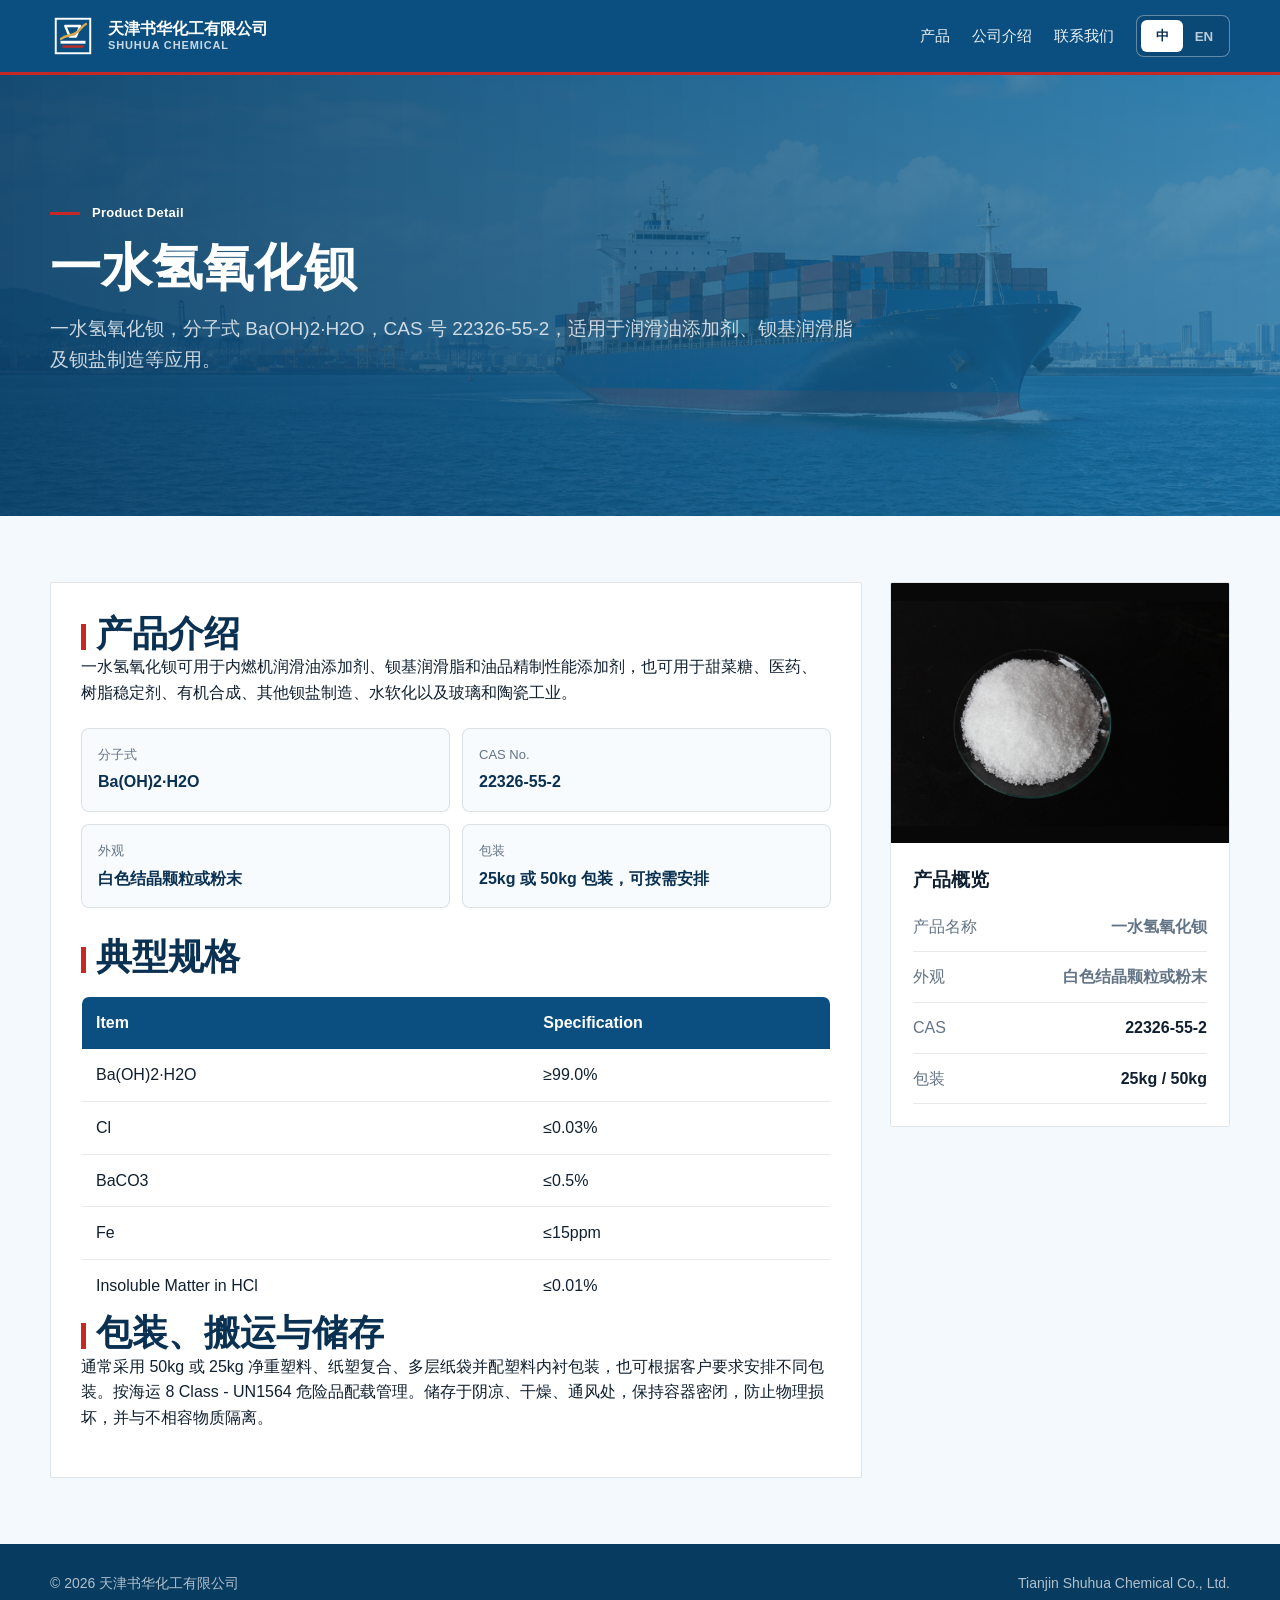
==== products/barium-hydroxide-monohydrate.html @ 2c710e50 "Add files via upload" ====
<!doctype html>
<html lang="zh-CN" data-lang="zh">
<head>
  <meta charset="utf-8">
  <meta name="viewport" content="width=device-width, initial-scale=1">
  <title>一水氢氧化钡 | 天津书华化工有限公司</title>
  <link rel="stylesheet" href="../styles.css">
</head>
<body>
  <header class="site-header">
    <nav class="nav" aria-label="Main navigation">
      <a class="brand" href="../index.html">
        <img class="brand-logo" src="../assets/logo.svg" alt="天津书华化工有限公司 logo">
        <span class="brand-name"><span data-zh>天津书华化工有限公司</span><span data-en>Tianjin Shuhua Chemical Co., Ltd.</span><small>SHUHUA CHEMICAL</small></span>
      </a>
      <div class="nav-links">
        <a href="../index.html#products"><span data-zh>产品</span><span data-en>Products</span></a>
        <a href="../index.html#about"><span data-zh>公司介绍</span><span data-en>About</span></a>
        <a href="../index.html#contact"><span data-zh>联系我们</span><span data-en>Contact</span></a>
        <span class="lang-switch"><button type="button" data-set-lang="zh">中</button><button type="button" data-set-lang="en">EN</button></span>
      </div>
    </nav>
  </header>

  <main>
    <section class="page-hero">
      <div class="section-inner">
        <div class="eyebrow">Product Detail</div>
        <h1><span data-zh>一水氢氧化钡</span><span data-en>Barium Hydroxide Monohydrate</span></h1>
        <p><span data-zh>一水氢氧化钡，分子式 Ba(OH)2·H2O，CAS 号 22326-55-2，适用于润滑油添加剂、钡基润滑脂及钡盐制造等应用。</span><span data-en>Barium Hydroxide Monohydrate, formula Ba(OH)2·H2O, CAS No. 22326-55-2, is used in lubricating oil additives, barium-based grease, and barium salt manufacturing.</span></p>
      </div>
    </section>

    <section>
      <div class="section-inner detail-layout">
        <article class="content-panel">
          <h2><span data-zh>产品介绍</span><span data-en>Product Introduction</span></h2>
          <p><span data-zh>一水氢氧化钡可用于内燃机润滑油添加剂、钡基润滑脂和油品精制性能添加剂，也可用于甜菜糖、医药、树脂稳定剂、有机合成、其他钡盐制造、水软化以及玻璃和陶瓷工业。</span><span data-en>Barium Hydroxide Monohydrate is used for internal combustion engine lubricating oil additives, barium-based grease, and oil refining performance additives. It can also be used in beet sugar, medicine, resin stabilizers, organic synthesis, manufacturing of other barium salts, water softening, and the glass and ceramic industries.</span></p>

          <div class="spec-grid">
            <div class="spec-item"><span><span data-zh>分子式</span><span data-en>Formula</span></span><b>Ba(OH)2·H2O</b></div>
            <div class="spec-item"><span>CAS No.</span><b>22326-55-2</b></div>
            <div class="spec-item"><span><span data-zh>外观</span><span data-en>Application</span></span><b><span data-zh>白色结晶颗粒或粉末</span><span data-en>White crystalline granules or powder</span></b></div>
            <div class="spec-item"><span><span data-zh>包装</span><span data-en>Packing</span></span><b><span data-zh>25kg 或 50kg 包装，可按需安排</span><span data-en>25kg or 50kg packing, customizable</span></b></div>
          </div>

          <h2><span data-zh>典型规格</span><span data-en>Typical Specifications</span></h2>
          <table class="coa-table">
            <thead><tr><th>Item</th><th>Specification</th></tr></thead>
            <tbody>
              <tr><td>Ba(OH)2·H2O</td><td>&ge;99.0%</td></tr>
              <tr><td>Cl</td><td>&le;0.03%</td></tr>
              <tr><td>BaCO3</td><td>&le;0.5%</td></tr>
              <tr><td>Fe</td><td>&le;15ppm</td></tr>
              <tr><td>Insoluble Matter in HCl</td><td>&le;0.01%</td></tr>
            </tbody>
          </table>

          <h2><span data-zh>包装、搬运与储存</span><span data-en>Packing, Handling & Storage</span></h2>
          <p><span data-zh>通常采用 50kg 或 25kg 净重塑料、纸塑复合、多层纸袋并配塑料内衬包装，也可根据客户要求安排不同包装。按海运 8 Class - UN1564 危险品配载管理。储存于阴凉、干燥、通风处，保持容器密闭，防止物理损坏，并与不相容物质隔离。</span><span data-en>Usually packed in 50kg or 25kg net plastic, paper-plastic composite, or multi-layer paper bags with plastic liner. Other packing can be arranged according to customer requirements. Managed as 8 Class - UN1564 dangerous goods for sea transportation. Store in a tightly closed container in a cool, dry, ventilated area, protect against physical damage, and isolate from incompatible substances.</span></p>
        </article>

        <aside class="side-panel">
          <img class="side-image product-photo" src="../assets/product-barium-hydroxide-monohydrate.jpg" alt="Barium Hydroxide Monohydrate product photo">
          <div class="side-body">
            <h3><span data-zh>产品概览</span><span data-en>Overview</span></h3>
            <ul class="info-list">
              <li><span data-zh>产品名称</span><span data-en>Product</span><b><span data-zh>一水氢氧化钡</span><span data-en>Barium Hydroxide Monohydrate</span></b></li>
              <li><span data-zh>外观</span><span data-en>Appearance</span><b><span data-zh>白色结晶颗粒或粉末</span><span data-en>White crystalline granules or powder</span></b></li>
              <li><span>CAS</span><b>22326-55-2</b></li>
              <li><span data-zh>包装</span><span data-en>Packing</span><b>25kg / 50kg</b></li>
            </ul>
          </div>
        </aside>
      </div>
    </section>
  </main>

  <footer><div class="footer-inner"><span>© 2026 天津书华化工有限公司</span><span>Tianjin Shuhua Chemical Co., Ltd.</span></div></footer>
  <script src="../site.js"></script>
</body>
</html>
---- styles.css ----
:root {
  --navy: #0b3152;
  --deep: #11577a;
  --ocean: #1595bd;
  --cyan: #6dd5ef;
  --gold: #d8a94d;
  --ink: #102030;
  --muted: #637487;
  --line: rgba(255, 255, 255, 0.18);
  --paper: #f3f9fc;
  --white: #ffffff;
}

* {
  box-sizing: border-box;
}

html {
  scroll-behavior: smooth;
}

body {
  margin: 0;
  color: var(--ink);
  background: var(--paper);
  font-family: -apple-system, BlinkMacSystemFont, "Segoe UI", "PingFang SC", "Microsoft YaHei", sans-serif;
  line-height: 1.6;
  letter-spacing: 0;
}

a {
  color: inherit;
  text-decoration: none;
}

.site-header {
  position: sticky;
  top: 0;
  z-index: 20;
  border-bottom: 1px solid rgba(255, 255, 255, 0.14);
  background: rgba(13, 80, 119, 0.88);
  backdrop-filter: blur(18px);
}

.nav {
  width: min(1180px, calc(100% - 40px));
  min-height: 76px;
  margin: 0 auto;
  display: flex;
  align-items: center;
  justify-content: space-between;
  gap: 24px;
  color: var(--white);
}

.brand {
  display: flex;
  align-items: center;
  gap: 12px;
  min-width: 0;
  font-weight: 800;
}

.brand-logo {
  width: 46px;
  height: 46px;
  flex: 0 0 auto;
}

.brand-name {
  display: grid;
  gap: 1px;
  line-height: 1.16;
}

.brand-name small {
  color: rgba(255, 255, 255, 0.66);
  font-size: 11px;
  font-weight: 700;
  letter-spacing: 0.08em;
}

.nav-links {
  display: flex;
  align-items: center;
  gap: 24px;
  color: rgba(255, 255, 255, 0.82);
  font-size: 15px;
}

.lang-switch {
  display: inline-flex;
  padding: 4px;
  border: 1px solid rgba(255, 255, 255, 0.2);
  border-radius: 8px;
  background: rgba(255, 255, 255, 0.08);
}

.lang-switch button {
  min-width: 42px;
  min-height: 32px;
  border: 0;
  border-radius: 6px;
  color: rgba(255, 255, 255, 0.72);
  background: transparent;
  cursor: pointer;
  font-weight: 800;
}

.lang-switch button.active {
  color: var(--navy);
  background: var(--white);
}

.hero {
  position: relative;
  overflow: hidden;
  min-height: calc(100vh - 76px);
  color: var(--white);
  background:
    linear-gradient(100deg, rgba(9, 61, 97, 0.84) 0%, rgba(20, 113, 151, 0.68) 48%, rgba(91, 198, 221, 0.42) 100%),
    url("assets/hero-ship.png") center / cover no-repeat,
    linear-gradient(135deg, #0b537c, #7edff0);
}

.hero::after {
  content: "";
  position: absolute;
  inset: auto 0 0;
  height: 96px;
  background: linear-gradient(to bottom, transparent, var(--paper));
}

.hero-inner,
.section-inner {
  width: min(1180px, calc(100% - 40px));
  margin: 0 auto;
}

.hero-inner {
  position: relative;
  z-index: 1;
  display: grid;
  grid-template-columns: minmax(0, 1fr) 420px;
  align-items: center;
  gap: 56px;
  min-height: calc(100vh - 76px);
  padding: 72px 0 126px;
}

.eyebrow {
  display: inline-flex;
  align-items: center;
  gap: 12px;
  margin-bottom: 22px;
  color: #d8f7ff;
  font-size: 13px;
  font-weight: 900;
  letter-spacing: 0.08em;
  text-transform: uppercase;
}

.eyebrow::before {
  content: "";
  width: 38px;
  height: 2px;
  background: var(--gold);
}

h1,
h2,
h3,
p {
  margin-top: 0;
}

h1 {
  max-width: 850px;
  margin-bottom: 22px;
  font-size: clamp(42px, 6.5vw, 82px);
  line-height: 1.05;
  letter-spacing: 0;
}

.hero-copy {
  max-width: 720px;
  margin-bottom: 34px;
  color: rgba(255, 255, 255, 0.8);
  font-size: clamp(17px, 2vw, 21px);
}

.actions {
  display: flex;
  flex-wrap: wrap;
  gap: 14px;
}

.btn {
  display: inline-flex;
  align-items: center;
  justify-content: center;
  min-height: 46px;
  padding: 0 20px;
  border-radius: 7px;
  font-weight: 850;
}

.btn-primary {
  color: var(--navy);
  background: var(--gold);
}

.btn-light {
  color: var(--white);
  border: 1px solid rgba(255, 255, 255, 0.28);
  background: rgba(255, 255, 255, 0.1);
  backdrop-filter: blur(12px);
}

.hero-panel {
  padding: 26px;
  border: 1px solid rgba(255, 255, 255, 0.18);
  border-radius: 8px;
  background: rgba(255, 255, 255, 0.18);
  box-shadow: 0 24px 70px rgba(9, 61, 97, 0.2);
  backdrop-filter: blur(18px);
}

.hero-panel strong {
  display: block;
  margin-bottom: 14px;
  color: #fff;
  font-size: 20px;
}

.port-lines {
  display: grid;
  gap: 12px;
  margin-top: 24px;
}

.port-line {
  display: flex;
  justify-content: space-between;
  gap: 18px;
  padding-top: 12px;
  border-top: 1px solid rgba(255, 255, 255, 0.16);
  color: rgba(255, 255, 255, 0.76);
}

section {
  padding: 86px 0;
}

.section-title {
  display: flex;
  align-items: stretch;
  justify-content: space-between;
  gap: 30px;
  margin-bottom: 34px;
}

h2 {
  max-width: 740px;
  margin-bottom: 0;
  color: var(--navy);
  font-size: clamp(30px, 4vw, 48px);
  line-height: 1.15;
  letter-spacing: 0;
}

.section-title p {
  max-width: 440px;
  margin-bottom: 0;
  color: var(--muted);
}

.product-grid {
  display: grid;
  grid-template-columns: repeat(3, 1fr);
  gap: 20px;
}

.product-card {
  overflow: hidden;
  border: 1px solid rgba(10, 41, 71, 0.11);
  border-radius: 8px;
  background: var(--white);
  box-shadow: 0 18px 48px rgba(6, 26, 47, 0.08);
}

.product-art {
  min-height: 190px;
  padding: 22px;
  color: var(--white);
  background:
    linear-gradient(135deg, rgba(6, 26, 47, 0.3), rgba(12, 111, 145, 0.12)),
    var(--art);
  display: flex;
  align-items: end;
}

.product-art-1 {
  --art:
    radial-gradient(circle at 74% 24%, rgba(255, 255, 255, 0.86) 0 7px, transparent 8px),
    radial-gradient(circle at 64% 38%, rgba(255, 255, 255, 0.7) 0 5px, transparent 6px),
    linear-gradient(135deg, #14658d, #70d9ed);
}

.product-art-2 {
  --art:
    linear-gradient(155deg, rgba(255,255,255,0.24) 0 18%, transparent 18% 100%),
    radial-gradient(circle at 70% 30%, rgba(216,169,77,0.72), transparent 26%),
    linear-gradient(135deg, #176d98, #8fcae8);
}

.product-art-3 {
  --art:
    linear-gradient(130deg, rgba(255,255,255,0.18) 0 14%, transparent 14% 100%),
    radial-gradient(circle at 76% 24%, rgba(68,184,212,0.82), transparent 28%),
    linear-gradient(135deg, #1595bd, #0b3152);
}

.chem-card {
  width: 100%;
  min-height: 146px;
  display: grid;
  align-content: center;
  gap: 8px;
  padding: 20px;
  border: 1px solid rgba(255, 255, 255, 0.25);
  border-radius: 6px;
  background: rgba(255, 255, 255, 0.18);
  backdrop-filter: blur(10px);
}

.chem-card b {
  color: #e8fbff;
  font-size: 15px;
  letter-spacing: 0.08em;
}

.chem-card strong {
  color: #fff;
  font-size: clamp(24px, 3vw, 34px);
  line-height: 1.05;
}

.chem-card small {
  color: rgba(255, 255, 255, 0.78);
  font-size: 13px;
  font-weight: 850;
}

.product-body {
  padding: 24px;
}

.product-body h3 {
  margin-bottom: 10px;
  color: var(--navy);
  font-size: 23px;
}

.product-body p {
  min-height: 78px;
  color: var(--muted);
}

.product-link {
  display: inline-flex;
  color: var(--ocean);
  font-weight: 900;
}

.about-band {
  color: var(--white);
  background:
    linear-gradient(120deg, rgba(10, 76, 117, 0.9), rgba(19, 140, 178, 0.76)),
    url("assets/hero-ship.png") center / cover no-repeat;
}

.about-band h2 {
  color: var(--white);
}

.about-grid {
  display: grid;
  grid-template-columns: minmax(0, 1.05fr) minmax(360px, 0.95fr);
  gap: 40px;
  align-items: center;
}

.about-copy {
  color: rgba(255, 255, 255, 0.78);
  font-size: 18px;
}

.about-text {
  padding: 10px 0;
}

.about-media {
  display: grid;
  gap: 14px;
}

.about-media img {
  display: block;
  width: 100%;
  aspect-ratio: 16 / 10;
  object-fit: cover;
  border: 1px solid #d7e3ea;
}

.stats {
  display: grid;
  grid-template-columns: repeat(3, 1fr);
  gap: 1px;
  overflow: hidden;
  border: 1px solid rgba(255, 255, 255, 0.16);
  border-radius: 8px;
  background: rgba(255, 255, 255, 0.16);
}

.stat {
  padding: 24px;
  background: rgba(255, 255, 255, 0.08);
}

.stat strong {
  display: block;
  margin-bottom: 6px;
  color: var(--gold);
  font-size: 26px;
}

.contact-strip {
  position: relative;
  overflow: hidden;
  background:
    linear-gradient(rgba(231, 245, 250, 0.3), rgba(231, 245, 250, 0.3)),
    url("assets/contact-shipping.png") center / cover no-repeat;
}

.contact-box {
  display: grid;
  grid-template-columns: minmax(0, 1fr) auto;
  gap: 24px;
  align-items: center;
  padding: 34px;
  border-radius: 8px;
  color: var(--white);
  background: linear-gradient(135deg, #0d5f8d, #37bad4);
}

.contact-box h2 {
  color: var(--white);
  font-size: clamp(28px, 4vw, 42px);
}

.contact-box p {
  max-width: 680px;
  margin-bottom: 0;
  color: rgba(255, 255, 255, 0.78);
}

.contact-list {
  display: grid;
  grid-template-columns: repeat(3, minmax(0, 1fr));
  gap: 10px;
  margin-top: 20px;
}

.contact-item {
  display: grid;
  gap: 4px;
  min-height: 76px;
  padding: 12px;
  border: 1px solid rgba(255, 255, 255, 0.24);
  color: #fff;
  background: rgba(255, 255, 255, 0.1);
}

.contact-item span {
  color: rgba(255, 255, 255, 0.76);
  font-size: 13px;
}

.contact-item b {
  color: #fff;
  font-size: 15px;
  line-height: 1.35;
  word-break: break-word;
}

.inquiry-form {
  width: min(420px, 100%);
  display: grid;
  gap: 12px;
  padding: 18px;
  border: 1px solid rgba(255, 255, 255, 0.28);
  background: rgba(255, 255, 255, 0.12);
}

.inquiry-form label {
  display: grid;
  gap: 6px;
  color: rgba(255, 255, 255, 0.88);
  font-size: 14px;
  font-weight: 800;
}

.inquiry-form input,
.inquiry-form textarea {
  width: 100%;
  border: 1px solid rgba(255, 255, 255, 0.38);
  border-radius: 2px;
  padding: 10px 12px;
  color: #102030;
  background: #fff;
  font: inherit;
}

.inquiry-form textarea {
  resize: vertical;
  min-height: 118px;
}

.page-hero {
  color: var(--white);
  background:
    linear-gradient(100deg, rgba(10, 76, 117, 0.88), rgba(72, 188, 214, 0.62)),
    url("assets/hero-ship.png") center / cover no-repeat;
}

.page-hero .section-inner {
  padding: 74px 0;
}

.page-hero h1 {
  margin-bottom: 16px;
  font-size: clamp(38px, 5vw, 68px);
}

.page-hero p {
  max-width: 820px;
  color: rgba(255, 255, 255, 0.78);
  font-size: 19px;
}

.detail-layout {
  display: grid;
  grid-template-columns: minmax(0, 1fr) 340px;
  gap: 28px;
  align-items: start;
}

.content-panel,
.side-panel {
  border: 1px solid rgba(10, 41, 71, 0.12);
  border-radius: 8px;
  background: var(--white);
  box-shadow: 0 18px 48px rgba(6, 26, 47, 0.06);
}

.content-panel {
  padding: 30px;
}

.side-panel {
  overflow: hidden;
}

.side-image {
  min-height: 260px;
  background: var(--art);
}

.product-photo {
  display: block;
  width: 100%;
  height: 260px;
  object-fit: contain;
  background: #080808;
}

.side-body {
  padding: 22px;
}

.info-list {
  display: grid;
  gap: 12px;
  margin: 0;
  padding: 0;
  list-style: none;
}

.info-list li {
  display: flex;
  justify-content: space-between;
  gap: 18px;
  padding-bottom: 12px;
  border-bottom: 1px solid rgba(10, 41, 71, 0.1);
}

.info-list span {
  color: var(--muted);
}

.placeholder-note {
  padding: 16px 18px;
  border-left: 4px solid var(--gold);
  background: #fff7e8;
  color: #6f572b;
}

.spec-grid {
  display: grid;
  grid-template-columns: repeat(2, minmax(0, 1fr));
  gap: 12px;
  margin: 22px 0 28px;
}

.spec-item {
  padding: 16px;
  border: 1px solid rgba(10, 41, 71, 0.12);
  border-radius: 8px;
  background: #f8fbfd;
}

.spec-item > span {
  display: block;
  color: var(--muted);
  font-size: 13px;
}

.spec-item b {
  display: block;
  margin-top: 4px;
  color: var(--navy);
}

.spec-item b span {
  color: inherit;
  font-size: inherit;
  font-weight: inherit;
}

.coa-table {
  width: 100%;
  border-collapse: collapse;
  margin-top: 18px;
  overflow: hidden;
  border: 1px solid rgba(10, 41, 71, 0.12);
  border-radius: 8px;
}

.coa-table th,
.coa-table td {
  padding: 13px 14px;
  border-bottom: 1px solid rgba(10, 41, 71, 0.1);
  text-align: left;
}

.coa-table th {
  color: var(--white);
  background: var(--deep);
}

.coa-table tr:last-child td {
  border-bottom: 0;
}

footer {
  padding: 28px 0;
  color: rgba(255, 255, 255, 0.68);
  background: var(--navy);
}

.footer-inner {
  width: min(1180px, calc(100% - 40px));
  margin: 0 auto;
  display: flex;
  justify-content: space-between;
  gap: 18px;
  font-size: 14px;
}

[data-lang="en"] [data-zh],
[data-lang="zh"] [data-en] {
  display: none;
}

/* Domestic corporate theme: cleaner, flatter, more traditional B2B chemical style. */
.site-header {
  border-bottom: 3px solid #c62828;
  background: #0b4f80;
  backdrop-filter: none;
}

.nav {
  min-height: 72px;
}

.brand-name small {
  color: rgba(255, 255, 255, 0.78);
}

.nav-links {
  gap: 22px;
  color: rgba(255, 255, 255, 0.92);
}

.lang-switch {
  border-color: rgba(255, 255, 255, 0.36);
  background: rgba(0, 0, 0, 0.08);
}

.hero {
  min-height: 560px;
  color: #fff;
  background:
    linear-gradient(90deg, rgba(9, 64, 104, 0.92) 0%, rgba(26, 111, 159, 0.78) 56%, rgba(255, 255, 255, 0.18) 100%),
    url("assets/hero-ship.png") center / cover no-repeat,
    #1c7bae;
}

.hero::after {
  display: none;
}

.hero-inner {
  min-height: 560px;
  grid-template-columns: minmax(0, 1fr) 360px;
  padding: 56px 0;
}

.eyebrow {
  margin-bottom: 14px;
  color: #fff;
  font-size: 13px;
  letter-spacing: 0.02em;
  text-transform: none;
}

.eyebrow::before {
  width: 30px;
  height: 3px;
  background: #c62828;
}

h1 {
  max-width: 780px;
  font-size: clamp(34px, 4.6vw, 58px);
  line-height: 1.18;
}

.hero-copy {
  max-width: 760px;
  color: rgba(255, 255, 255, 0.9);
  font-size: 18px;
}

.btn {
  border-radius: 2px;
}

.btn-primary {
  color: #fff;
  background: #c62828;
}

.btn-light {
  background: rgba(255, 255, 255, 0.16);
  backdrop-filter: none;
}

.hero-panel {
  border: 1px solid rgba(255, 255, 255, 0.36);
  border-radius: 2px;
  background: rgba(5, 62, 102, 0.72);
  box-shadow: none;
  backdrop-filter: none;
}

section {
  padding: 66px 0;
}

.section-title {
  align-items: flex-start;
  margin-bottom: 28px;
  padding-bottom: 14px;
  border-bottom: 2px solid #dce8ef;
}

h2 {
  font-size: clamp(26px, 3vw, 36px);
}

h2::before {
  content: "";
  display: inline-block;
  width: 5px;
  height: 26px;
  margin-right: 10px;
  vertical-align: -4px;
  background: #c62828;
}

.product-card,
.content-panel,
.side-panel,
.contact-box {
  border-radius: 2px;
  box-shadow: none;
}

.product-card {
  border: 1px solid #d7e3ea;
}

.product-art {
  min-height: 168px;
  padding: 18px;
  align-items: stretch;
  background:
    linear-gradient(135deg, rgba(12, 76, 122, 0.78), rgba(12, 116, 161, 0.48)),
    var(--art);
}

.product-art-1 {
  --art: linear-gradient(135deg, #e8f3f8, #8ec9df);
}

.product-art-2 {
  --art: linear-gradient(135deg, #eaf4f8, #9fcdbd);
}

.product-art-3 {
  --art: linear-gradient(135deg, #e8f4f8, #7dbbd2);
}

.chem-card {
  min-height: 128px;
  border-radius: 2px;
  border-color: rgba(255, 255, 255, 0.62);
  background: rgba(255, 255, 255, 0.22);
  backdrop-filter: none;
}

.chem-card strong {
  font-size: clamp(22px, 2.4vw, 29px);
}

.product-link {
  color: #0b4f80;
}

.about-band {
  color: #163044;
  background: #eef6fa;
}

.about-band h2 {
  color: var(--navy);
}

.about-band .eyebrow {
  color: #0b4f80;
}

.about-copy {
  color: #435b6d;
  font-size: 17px;
  line-height: 1.85;
}

.stats {
  border: 1px solid #d7e3ea;
  border-radius: 2px;
  background: #d7e3ea;
}

.stat {
  background: #fff;
}

.stat strong {
  color: #c62828;
}

.contact-box {
  color: #fff;
  background: #0b4f80;
  grid-template-columns: minmax(0, 1fr) minmax(320px, 420px);
}

.page-hero {
  background:
    linear-gradient(90deg, rgba(9, 64, 104, 0.92), rgba(26, 111, 159, 0.74)),
    url("assets/hero-ship.png") center / cover no-repeat;
}

.page-hero .section-inner {
  padding: 56px 0;
}

.page-hero h1 {
  font-size: clamp(32px, 4vw, 52px);
}

.coa-table th {
  background: #0b4f80;
}

footer {
  background: #083b60;
}

@media (max-width: 940px) {
  .nav {
    padding: 14px 0;
    align-items: flex-start;
  }

  .nav-links {
    gap: 12px;
    flex-wrap: wrap;
    justify-content: flex-end;
  }

  .hero-inner,
  .about-grid,
  .detail-layout {
    grid-template-columns: 1fr;
  }

  .hero-panel {
    max-width: 560px;
  }

  .product-grid {
    grid-template-columns: 1fr;
  }

  .section-title,
  .contact-box,
  .footer-inner {
    display: block;
  }

  .section-title p,
  .contact-box .btn {
    margin-top: 16px;
  }

  .contact-list {
    grid-template-columns: 1fr;
  }
}

@media (max-width: 640px) {
  .nav,
  .hero-inner,
  .section-inner,
  .footer-inner {
    width: min(100% - 28px, 1180px);
  }

  .nav {
    display: grid;
  }

  .nav-links {
    justify-content: flex-start;
  }

  .hero {
    min-height: auto;
  }

  .hero-inner {
    min-height: auto;
    padding: 58px 0 100px;
  }

  .actions {
    display: grid;
  }

  section {
    padding: 62px 0;
  }

  .stats {
    grid-template-columns: 1fr;
  }

  .spec-grid {
    grid-template-columns: 1fr;
  }

  .content-panel,
  .contact-box {
    padding: 22px;
  }
}
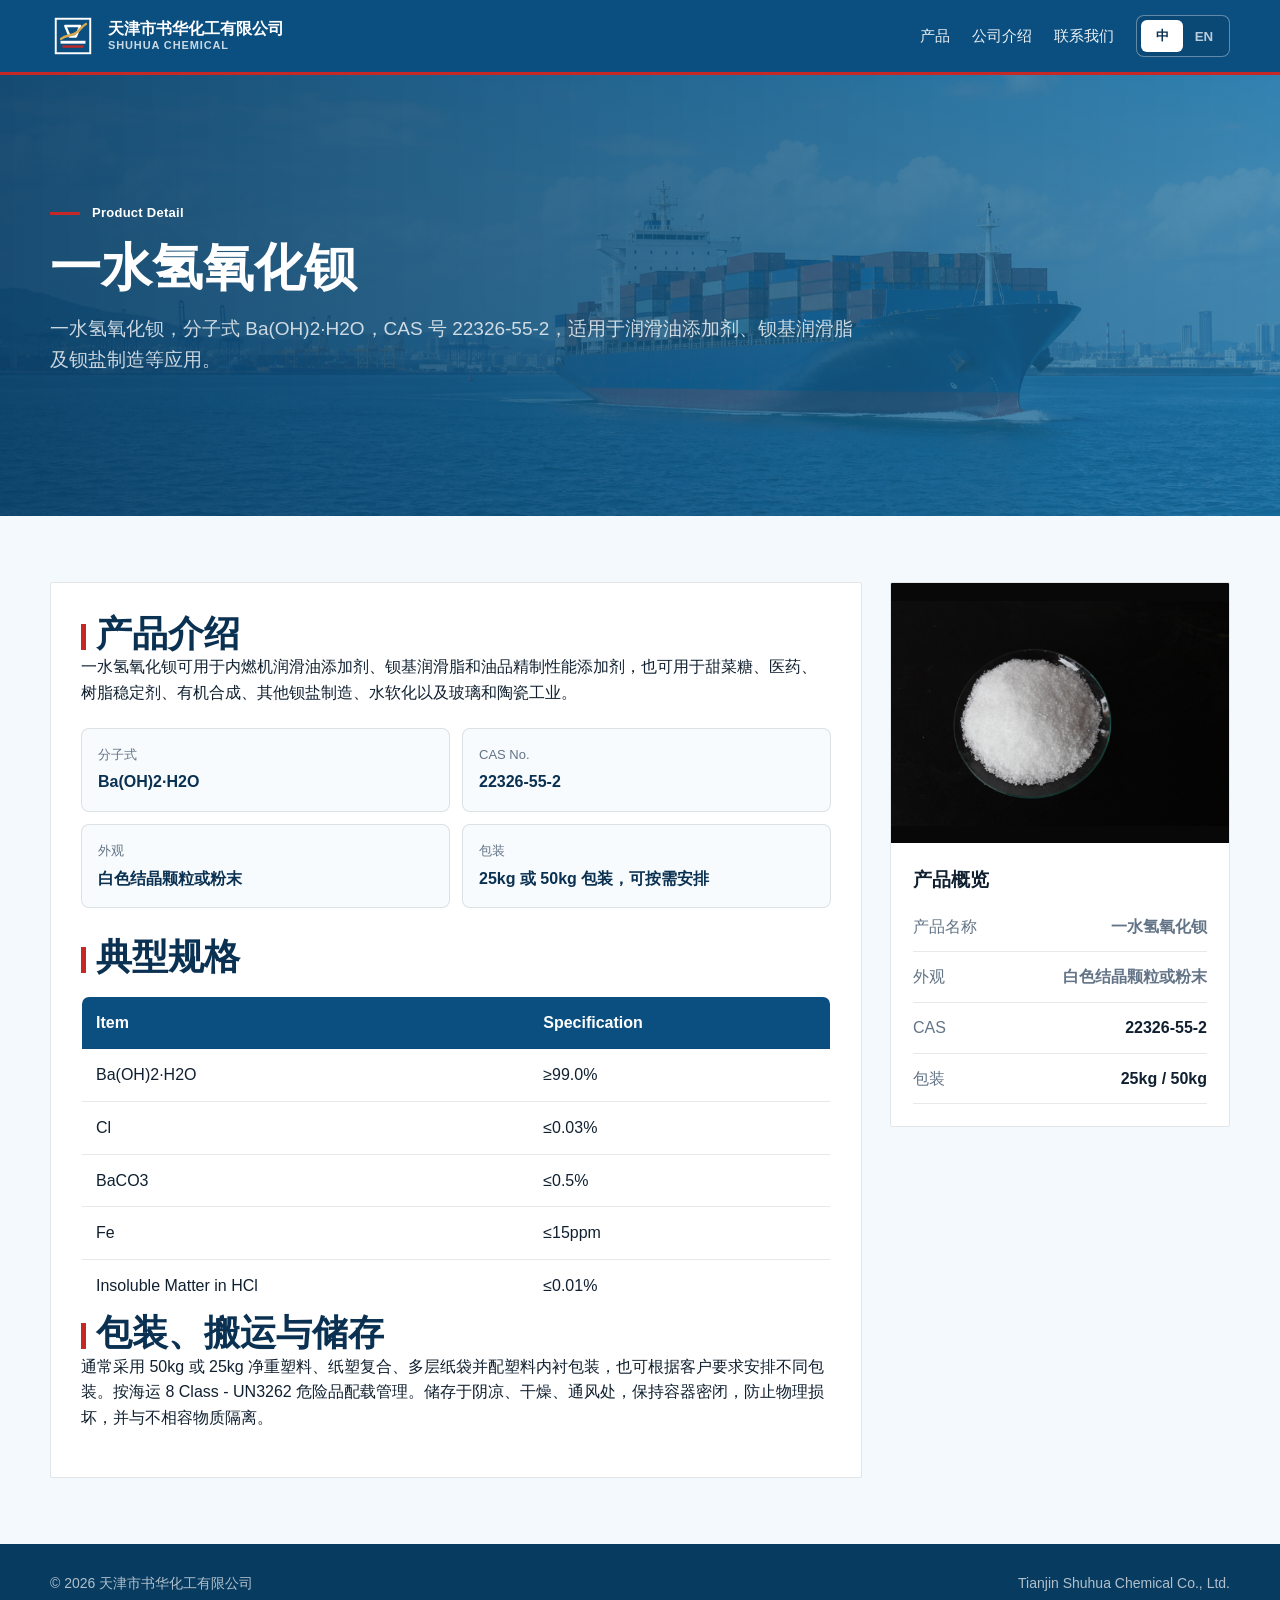
==== commit 16213239: "Add files via upload" ====
--- a/products/barium-hydroxide-monohydrate.html
+++ b/products/barium-hydroxide-monohydrate.html
@@ -3,15 +3,15 @@
 <head>
   <meta charset="utf-8">
   <meta name="viewport" content="width=device-width, initial-scale=1">
-  <title>一水氢氧化钡 | 天津书华化工有限公司</title>
+  <title>一水氢氧化钡 | 天津市书华化工有限公司</title>
   <link rel="stylesheet" href="../styles.css">
 </head>
 <body>
   <header class="site-header">
     <nav class="nav" aria-label="Main navigation">
       <a class="brand" href="../index.html">
-        <img class="brand-logo" src="../assets/logo.svg" alt="天津书华化工有限公司 logo">
-        <span class="brand-name"><span data-zh>天津书华化工有限公司</span><span data-en>Tianjin Shuhua Chemical Co., Ltd.</span><small>SHUHUA CHEMICAL</small></span>
+        <img class="brand-logo" src="../assets/logo.svg" alt="天津市书华化工有限公司 logo">
+        <span class="brand-name"><span data-zh>天津市书华化工有限公司</span><span data-en>Tianjin Shuhua Chemical Co., Ltd.</span><small>SHUHUA CHEMICAL</small></span>
       </a>
       <div class="nav-links">
         <a href="../index.html#products"><span data-zh>产品</span><span data-en>Products</span></a>
@@ -57,7 +57,7 @@
           </table>
 
           <h2><span data-zh>包装、搬运与储存</span><span data-en>Packing, Handling & Storage</span></h2>
-          <p><span data-zh>通常采用 50kg 或 25kg 净重塑料、纸塑复合、多层纸袋并配塑料内衬包装，也可根据客户要求安排不同包装。按海运 8 Class - UN1564 危险品配载管理。储存于阴凉、干燥、通风处，保持容器密闭，防止物理损坏，并与不相容物质隔离。</span><span data-en>Usually packed in 50kg or 25kg net plastic, paper-plastic composite, or multi-layer paper bags with plastic liner. Other packing can be arranged according to customer requirements. Managed as 8 Class - UN1564 dangerous goods for sea transportation. Store in a tightly closed container in a cool, dry, ventilated area, protect against physical damage, and isolate from incompatible substances.</span></p>
+          <p><span data-zh>通常采用 50kg 或 25kg 净重塑料、纸塑复合、多层纸袋并配塑料内衬包装，也可根据客户要求安排不同包装。按海运 8 Class - UN3262 危险品配载管理。储存于阴凉、干燥、通风处，保持容器密闭，防止物理损坏，并与不相容物质隔离。</span><span data-en>Usually packed in 50kg or 25kg net plastic, paper-plastic composite, or multi-layer paper bags with plastic liner. Other packing can be arranged according to customer requirements. Managed as 8 Class - UN3262 dangerous goods for sea transportation. Store in a tightly closed container in a cool, dry, ventilated area, protect against physical damage, and isolate from incompatible substances.</span></p>
         </article>
 
         <aside class="side-panel">
@@ -76,7 +76,7 @@
     </section>
   </main>
 
-  <footer><div class="footer-inner"><span>© 2026 天津书华化工有限公司</span><span>Tianjin Shuhua Chemical Co., Ltd.</span></div></footer>
+  <footer><div class="footer-inner"><span>© 2026 天津市书华化工有限公司</span><span>Tianjin Shuhua Chemical Co., Ltd.</span></div></footer>
   <script src="../site.js"></script>
 </body>
 </html>
